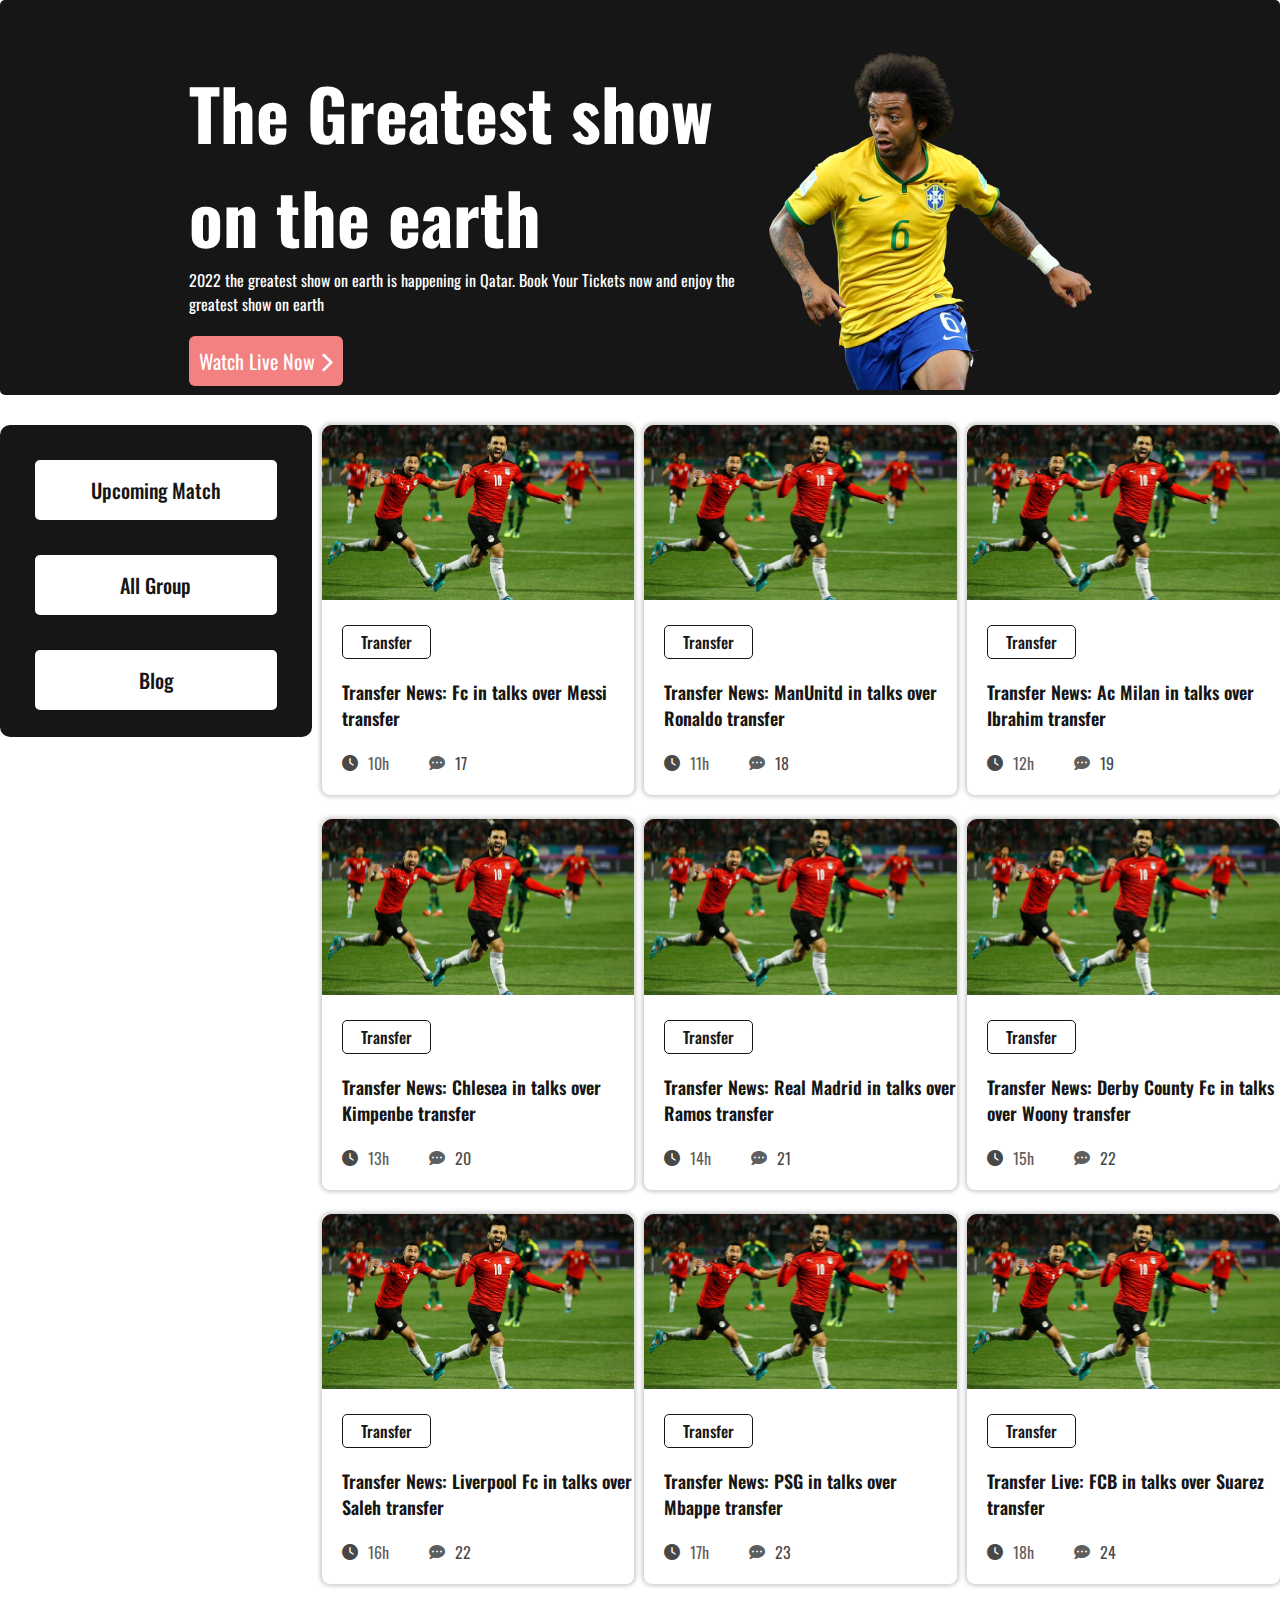
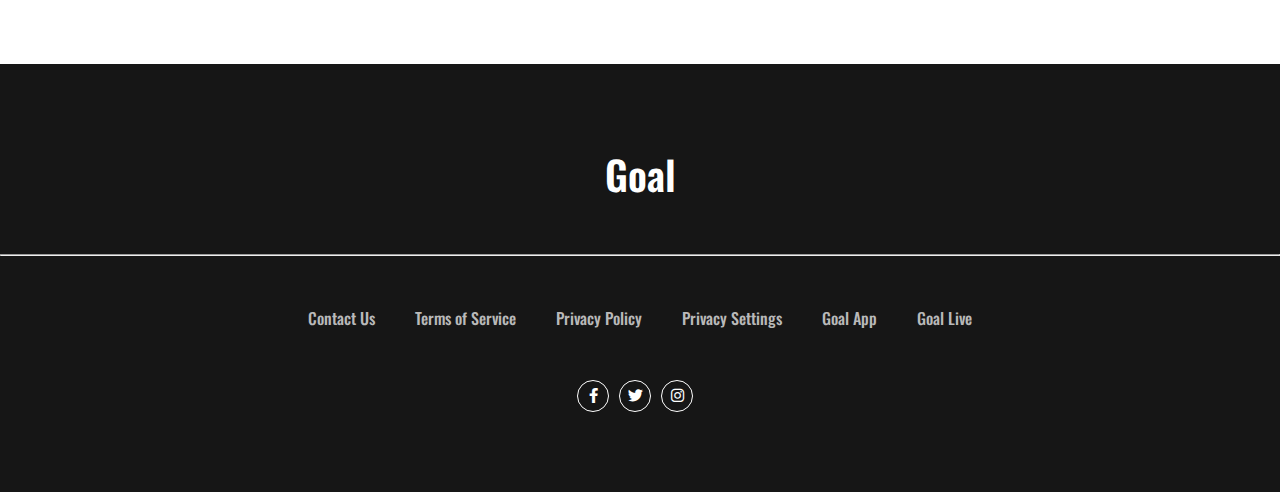
==== index.html @ de2afb93 "first" ====
<!DOCTYPE html>
<html lang="en">
<head>
    <meta charset="UTF-8">
    <meta http-equiv="X-UA-Compatible" content="IE=edge">
    <meta name="viewport" content="width=device-width, initial-scale=1.0">
    <link href="https://fonts.googleapis.com/css2?family=Oswald:wght@400;500;600;700&display=swap" rel="stylesheet">
    <link rel="stylesheet" href="css/all.min.css">
    <link rel="stylesheet" href="css/fontawesome.min.css">
    <link rel="stylesheet" href="css/style.css">
    <link rel="stylesheet" href="css/responsive.css">

    <title>World Cup</title>
</head>
<body>
    <!-- ===============================================================
                               BANNER PART START
    ================================================================ -->
    <section id="banner">
        <div class="container">
            <div class="banner_part">
                <div class="banner_text">
                    <h2>The Greatest show on the earth</h2>
                    <p>2022 the greatest show on earth is happening in Qatar. Book Your Tickets now and enjoy the greatest show on earth</p>
                    <a href="#">Watch Live Now <i class="fas fa-chevron-right nxt_arrow slick-arrow"></i></a>
                </div>
                <div class="banner_img">
                    <img src="images/Banner Image.png">
                </div>    
            </div>
        </div>
    </section>
    <!-- ===============================================================
                                BANNER PART END
    ================================================================ -->
    <!-- ===============================================================
                             MAIN PART START
    ================================================================ -->
    <main>
        <section class="container">
            <div class="blogs_part">
                <div class="catagory">
                    <a href="upcomingmatches.html">Upcoming Match</a>
                    <a href="#">All Group</a>
                    <a href="#">Blog</a>
                </div>
                <div class="blogs">
                    <div class="blog">
                        <img src="images/Blog Image.png">
                        <a href="#">Transfer</a>
                        <p>Transfer News: Fc in talks over Messi transfer</p>
                        <div class="blog_update">
                            <div class="blog_time">
                                <i class="fa-solid fa-clock"></i>
                                <h5>10h</h5>
                            </div>
                            <div class="blog_comment">
                                <i class="fa-solid fa-comment-dots"></i>
                                <h5>17</h5>
                            </div>
                        </div>
                    </div>
                    <div class="blog">
                        <img src="images/Blog Image.png">
                        <a href="#">Transfer</a>
                        <p>Transfer News: ManUnitd in talks over Ronaldo transfer</p>
                        <div class="blog_update">
                            <div class="blog_time">
                                <i class="fa-solid fa-clock"></i>
                                <h5>11h</h5>
                            </div>
                            <div class="blog_comment">
                                <i class="fa-solid fa-comment-dots"></i>
                                <h5>18</h5>
                            </div>
                        </div>
                    </div>
                    <div class="blog">
                        <img src="images/Blog Image.png">
                        <a href="#">Transfer</a>
                        <p>Transfer News: Ac Milan in talks over Ibrahim transfer</p>
                        <div class="blog_update">
                            <div class="blog_time">
                                <i class="fa-solid fa-clock"></i>
                                <h5>12h</h5>
                            </div>
                            <div class="blog_comment">
                                <i class="fa-solid fa-comment-dots"></i>
                                <h5>19</h5>
                            </div>
                        </div>
                    </div>
                    <div class="blog">
                        <img src="images/Blog Image.png">
                        <a href="#">Transfer</a>
                        <p>Transfer News: Chlesea in talks over Kimpenbe transfer</p>
                        <div class="blog_update">
                            <div class="blog_time">
                                <i class="fa-solid fa-clock"></i>
                                <h5>13h</h5>
                            </div>
                            <div class="blog_comment">
                                <i class="fa-solid fa-comment-dots"></i>
                                <h5>20</h5>
                            </div>
                        </div>
                    </div>
                    <div class="blog">
                        <img src="images/Blog Image.png">
                        <a href="#">Transfer</a>
                        <p>Transfer News: Real Madrid in talks over Ramos transfer</p>
                        <div class="blog_update">
                            <div class="blog_time">
                                <i class="fa-solid fa-clock"></i>
                                <h5>14h</h5>
                            </div>
                            <div class="blog_comment">
                                <i class="fa-solid fa-comment-dots"></i>
                                <h5>21</h5>
                            </div>
                        </div>
                    </div>
                    <div class="blog">
                        <img src="images/Blog Image.png">
                        <a href="#">Transfer</a>
                        <p>Transfer News: Derby County Fc in talks over Woony transfer</p>
                        <div class="blog_update">
                            <div class="blog_time">
                                <i class="fa-solid fa-clock"></i>
                                <h5>15h</h5>
                            </div>
                            <div class="blog_comment">
                                <i class="fa-solid fa-comment-dots"></i>
                                <h5>22</h5>
                            </div>
                        </div>
                    </div>
                    <div class="blog">
                        <img src="images/Blog Image.png">
                        <a href="#">Transfer</a>
                        <p>Transfer News: Liverpool Fc in talks over Saleh transfer</p>
                        <div class="blog_update">
                            <div class="blog_time">
                                <i class="fa-solid fa-clock"></i>
                                <h5>16h</h5>
                            </div>
                            <div class="blog_comment">
                                <i class="fa-solid fa-comment-dots"></i>
                                <h5>22</h5>
                            </div>
                        </div>
                    </div>
                    <div class="blog">
                        <img src="images/Blog Image.png">
                        <a href="#">Transfer</a>
                        <p>Transfer News: PSG in talks over Mbappe transfer</p>
                        <div class="blog_update">
                            <div class="blog_time">
                                <i class="fa-solid fa-clock"></i>
                                <h5>17h</h5>
                            </div>
                            <div class="blog_comment">
                                <i class="fa-solid fa-comment-dots"></i>
                                <h5>23</h5>
                            </div>
                        </div>
                    </div>
                    <div class="blog">
                        <img src="images/Blog Image.png">
                        <a href="#">Transfer</a>
                        <p>Transfer Live: FCB in talks over Suarez transfer</p>
                        <div class="blog_update">
                            <div class="blog_time">
                                <i class="fa-solid fa-clock"></i>
                                <h5>18h</h5>
                            </div>
                            <div class="blog_comment">
                                <i class="fa-solid fa-comment-dots"></i>
                                <h5>24</h5>
                            </div>
                        </div>
                    </div>
                </div>
            </div>
        </section>
    </main>
    <!-- ===============================================================
                            MAIN PART END
    ================================================================ -->
    <!-- ===============================================================
                             FOOTER PART STRT
    ================================================================ -->
    <footer>
        <div class="container">
            <div class="footer_top">
                <h2>Goal</h2>
            </div>
            <hr>
            <div class="footer_bottom">
                <ul>
                    <li><a href="#">Contact Us</a></li>
                    <li><a href="#">Terms of Service</a></li>
                    <li><a href="#">Privacy Policy </a></li>
                    <li><a href="#"> Privacy Settings</a></li>
                    <li><a href="#">Goal App</a></li>
                    <li><a href="#">Goal Live</a></li>
                </ul>
            </div>
            <div class="social_media">
                <ul>
                    <li><a href="https://www.facebook.com/inamahmed0" target="_blank"><i class="fab fa-facebook-f"></i></a></li>
                    <li><a href="https://twitter.com/inamahmed00" target="_blank"><i class="fab fa-twitter"></i></a></li>
                    <li><a href="https://www.instagram.com/mohammad.enamul.haque/?hl=en" target="_blank"><i class="fab fa-instagram"></i></a></li>
                </ul>
            </div>
        </div>
    </footer>
    <!-- ===============================================================
                              FOOTER PART END
    ================================================================ -->
    
</body>
</html>
---- css/style.css ----
/*====================================================
                   COMMON CSS START
====================================================*/
* {
  margin: 0;
  outline: 0;
  padding: 0;
}

ul, ol {
  list-style: none;
}

a {
  text-decoration: none;
  display: inline-block;
}

h1, h2, h3, h4, h5, h6, p, ul, li, ol {
  padding: 0;
  margin: 0;
}
body{
    font-family: 'Oswald', sans-serif;
}
.container{
    max-width: 1320px;
    margin: 0 auto;
}
/*====================================================
                   COMMON CSS END
====================================================*/
/*====================================================
                   BANNER PART START
====================================================*/
#banner{
    padding-bottom: 80px;
}
.banner_part{
    display: flex;
    background-color: #161616;
    border-radius: 5px;
    padding-top: 50px;
    justify-content: center;
}
.banner_text{
    width: 580px;
    margin-top: 50px;
}
.banner_text h2{
    font-weight: 700;
    font-size: 70px;
    color: #FFFFFF;
}
.banner_text p{
    font-weight: 400;
    font-size: 16px;
    color: #FFFFFF;
}
.banner_text a{
    font-weight: 400;
    font-size: 20px;
    color: #FFFFFF;
    padding: 10px;
    background-color: #f38181;
    margin-top: 20px;
    border-radius: 6px;
    transition: all linear .3s;
}
.banner_text a i{
    transition: all linear .3s;
}
.banner_text a:hover i{
    transform:rotate(360deg);
}
.banner_text a:hover{
    background-color: #FFFFFF;
    color: #f38181;
}
.banner_img{
    padding-top: 50px;
}
.banner_img img{
    width: 580px;
}
/*====================================================
                   BANNER PART END
====================================================*/
/*====================================================
                   BLOG PART START
====================================================*/
.blogs_part{
    display: flex;
    padding-bottom: 80px;
}

.catagory{
    background-color: #161616;
    border-radius: 10px;
    width: 312px;
    height: 312px;
    margin-right: 10px;

}
.catagory a{
    font-weight: 500;
    font-size: 20px;
    color: #161616;
    padding: 15px 15px;
    background-color: #FFFFFF;
    display: block;
    margin: 35px;
    text-align: center;
    border-radius: 5px;
    transition: all linear .3s;
}
.catagory a:hover{
    background-color: #f38181;
    color: #FFFFFF;
}
.blogs{
    grid-gap: 24px;
    display: grid;
    grid-template-columns: repeat(3, 1fr);
    width: 75%;
    margin-left: 10px;
      
}
.blog{
    background-color: #FFFFFF;
    box-shadow: 0 0 4px 2px rgba(0, 0, 0, 0.2);
    width: 312px;
    border-radius: 8px;
}    
.blog a{
    font-weight: 500;
    font-size: 16px;
    color: #161616;
    border: 1px solid #161616;
    padding: 4px 18px;
    margin-left: 20px;
    margin-top: 20px;
    transition: all linear .3s;
    border-radius: 5px;
}
.blog a:hover{
    background-color:#f38181;
    border-color: #f38181;
    color: #FFFFFF;
}

.blog img{
    width: 100%;
    max-width: 100%;
}
.blog p{
    font-weight: 600;
    font-size: 18px;
    color: #161616;
    margin-top: 20px;
    margin-left: 20px;
}
.blog_update{
    display: flex;
    align-items: center;
    margin-top: 20px;
    margin-bottom: 20px;
    margin-left: 20px;
}
.blog_time{
    display: flex;
    align-items: center;
}
.blog_time h5{
    font-weight: 400;
    font-size: 16px;
    color: rgb(22, 22, 22, .70);
    margin-left: 10px;
}
.blog_time i{
    color: rgb(22, 22, 22, .80);
    font-size: 16px;
}
.blog_comment{
    margin-left: 40px;
    display: flex;
    align-items: center;
}
.blog_comment i{
    color: rgb(22, 22, 22, .70);
    font-size: 16px;
}
.blog_comment h5{
    font-weight: 400;
    font-size: 16px;
    color: rgb(22, 22, 22, .80);
    margin-left: 10px;
}
.country_flags{
    display: flex;
    padding: 20px 20px;
    justify-content: center;
    align-items: center;
}
.country_flags img{
    width: 100%;
}
.country_flags h5{
    font-weight: 700;
    font-size: 20px;
    padding: 0 10px;
}
.country_text{
    text-align: center;
}
.country_text h4{
    font-weight: 700;
    font-size: 20px;
    text-align: center;
}
.country_text p{
    margin-bottom: 20px;
    font-weight: 400;
    font-size: 10px;
    color: rgb(22, 22, 22, .70)!important;
}
/*====================================================
                   BLOG PART END
====================================================*/
/*====================================================
                   FOOTER PART START
====================================================*/
footer{
    background-color: #161616;
    padding: 80px 0;
}
.footer_top h2{
    font-weight: 600;
    font-size: 40px;
    color: #FFFFFF;
    margin-bottom: 50px;
    text-align: center;
}
.footer_bottom ul{
    display: flex;
    text-align: center;
    justify-content: center;
    margin-top: 50px;
}
.footer_bottom ul li a{
    font-weight: 500;
    font-size: 16px;
    color: #B9B9B9;
    margin: 0 20px;
    transition: all linear .3s;
}
.footer_bottom ul li a:hover{
    color: #f38181;
}
.social_media ul{
    display: flex;
    margin-top: 50px;
    justify-content: center;
}
.social_media ul li a i{
    font-size: 15px;
    color: #fff;
    border-radius: 50%;
    border: 1px solid #ffff;
    width: 30px;
    height: 30px;
    line-height:30px;
    text-align: center;
    margin-right: 10px;
    transition: all linear .3s;
}
.social_media ul li a i:hover{
    background-color: #f38181;
    border-color: #f38181;
}
/*====================================================
                   FOOTER PART END
====================================================*/
---- css/responsive.css ----
@media only screen and (max-width:688px){
    /*=====================================
                BANNER PART START
    ======================================*/
    #banner{
        padding: 0;
    }
    .banner_part{
        padding-top: 0;
        display: flex;
        flex-direction: column;
        width: 100%;
        text-align: center;
        align-items: center;
        justify-content: center;
    }
    .banner_text{
        margin-bottom: 20px;
        margin-top: 30px;
    }
    .banner_text h2{
        font-size: 22px;
    }
    .banner_text p{
        font-size: 14px;
        color: rgba(255, 255, 255, 0.8);
        text-align: center;
        line-height: 25px;
        padding: 0 100px;
    }
    .banner_img{
        left: 20px;
    }
    .banner_img img{
        width: 100%;
    }
    /*=====================================
                BANNER PART END
    ======================================*/
    /*=====================================
                     BLOG PART START
    ======================================*/

    .blogs_part{
        display: block;
        padding-bottom: 30px;
    }
    .catagory{
        border-radius: 30px;    
        background-color: #FFFFFF;
        margin: 0;
        width: 100%;
    }
    .catagory a{
        font-weight: 500;
        font-size: 20px;
        color: #161616;
        padding: 15px 15px;
        background-color: #FFFFFF;
        display: block;
        margin: 35px;
        text-align: center;
        border-radius: 5px;
        transition: all linear .3s;
        text-align: center;
    }
    .blogs{
        grid-template-columns: repeat(1, 1fr);
        margin: 0 0 0 0;
        grid-column-gap: 10px;
        justify-content: center;
        width: 100%;
    }    
    .blog{
        width: 100%;
    }
    /*=====================================
               BLOG PART END
    ======================================*/
    /*=====================================
            FOOTER PART START
    ======================================*/
    footer{
        padding: 30px 0;
        margin: 0 auto;
    }
    .container{
        width: 100%;
        overflow: hidden;
    }
    .footer_top h2{
        font-size: 22px;
        margin-bottom: 20px;
    }
    .footer_bottom{
        width: 100%;
    }
    .footer_bottomul li a{
        font-size: 14px;
    }
    .footer_bottom ul li{
        padding: 10px 0;
    }
    .footer_bottom ul{
        display: block;
        margin-top: 20px;
    }
    .social_media ul{
        margin-top: 20px;
    }
}    
/*=====================================
           FOOTER PARTN END
======================================*/

/*=====================================
           FOR TABLET DEVICES
======================================*/
@media only screen and (min-width: 689px) and (max-width: 992px){
    /*=====================================
             BANNER PART START
    ======================================*/
    #banner{
        padding-bottom: 30px;
        padding-top: 0;
    }
    .banner_part{
        display: flex;
        background-color: #161616;
        border-radius: 5px;
        padding-top: 0;
        justify-content: space-evenly;
        align-items: center;
    }
    .banner_text{
        width: 289px;
    }

    .banner_text h2{
        font-size: 40px;
    }
    .banner_text p{
        font-size: 14px;
        color: rgba(255, 255, 255, 0.8);
        line-height: 25px;
    }
    .banner_img img{
        width: 100%;
    }
    /*=====================================
                 BANNER PART END
    ======================================*/


    /*=====================================
                 BLOG PART START
    ======================================*/
    .blogs_part{
        padding-bottom: 30px;
    }
    .catagory{
        border-radius: 30px;    
        background-color: #FFFFFF;
        display: flex;
        height: 100%;
        width: 100%;
        justify-content: center;
        margin-bottom: 20px;
        align-items: center;
    }
    .catagory a{
        font-size: 20px;
        padding: 10px 20px;
        text-align: center;
        border-radius:10px;
        margin-left: 20px;
        margin-right: 20px;
        border: 1px solid rgba(232, 232, 232, 1);
        margin-top: 0;
        margin-bottom: 0;
    }
    .blogs_part{
        display: block;
        padding-bottom: 30px;
    }
    .blogs{
        grid-template-columns: repeat(2, 1fr);
        margin: 0 0 0 0;
        grid-column-gap: 10px;
        justify-content: center;
        width: 100%;
        align-items: center;
    }   
    .blog{
        width: 100%;
    }
}
/*=====================================
           FOR LARGE DEVICES
======================================*/
@media only screen and (min-width: 993px) and (max-width: 1312px){

    
    /*=====================================
                 BANNER PART START
    ======================================*/
    #banner{

        padding-top: 0;
        padding-bottom: 30px;
    }
    .banner_part{
        display: flex;
        background-color: #161616;
        border-radius: 5px;
        padding-top: 0;
        align-items: center;
    }
    .banner_img img{
        width: 100%;
    }

    /*=====================================
                 BLOG PART START
    ======================================*/
    .blogs{
        grid-template-columns: repeat(3, 1fr);
        margin: 0 0 0 0;
        grid-column-gap: 10px;
        justify-content: center;
    }   
    .blog{
        width: 100%;
    }
    /*=====================================
                 FOOTER PART START
    ======================================*/
    
}
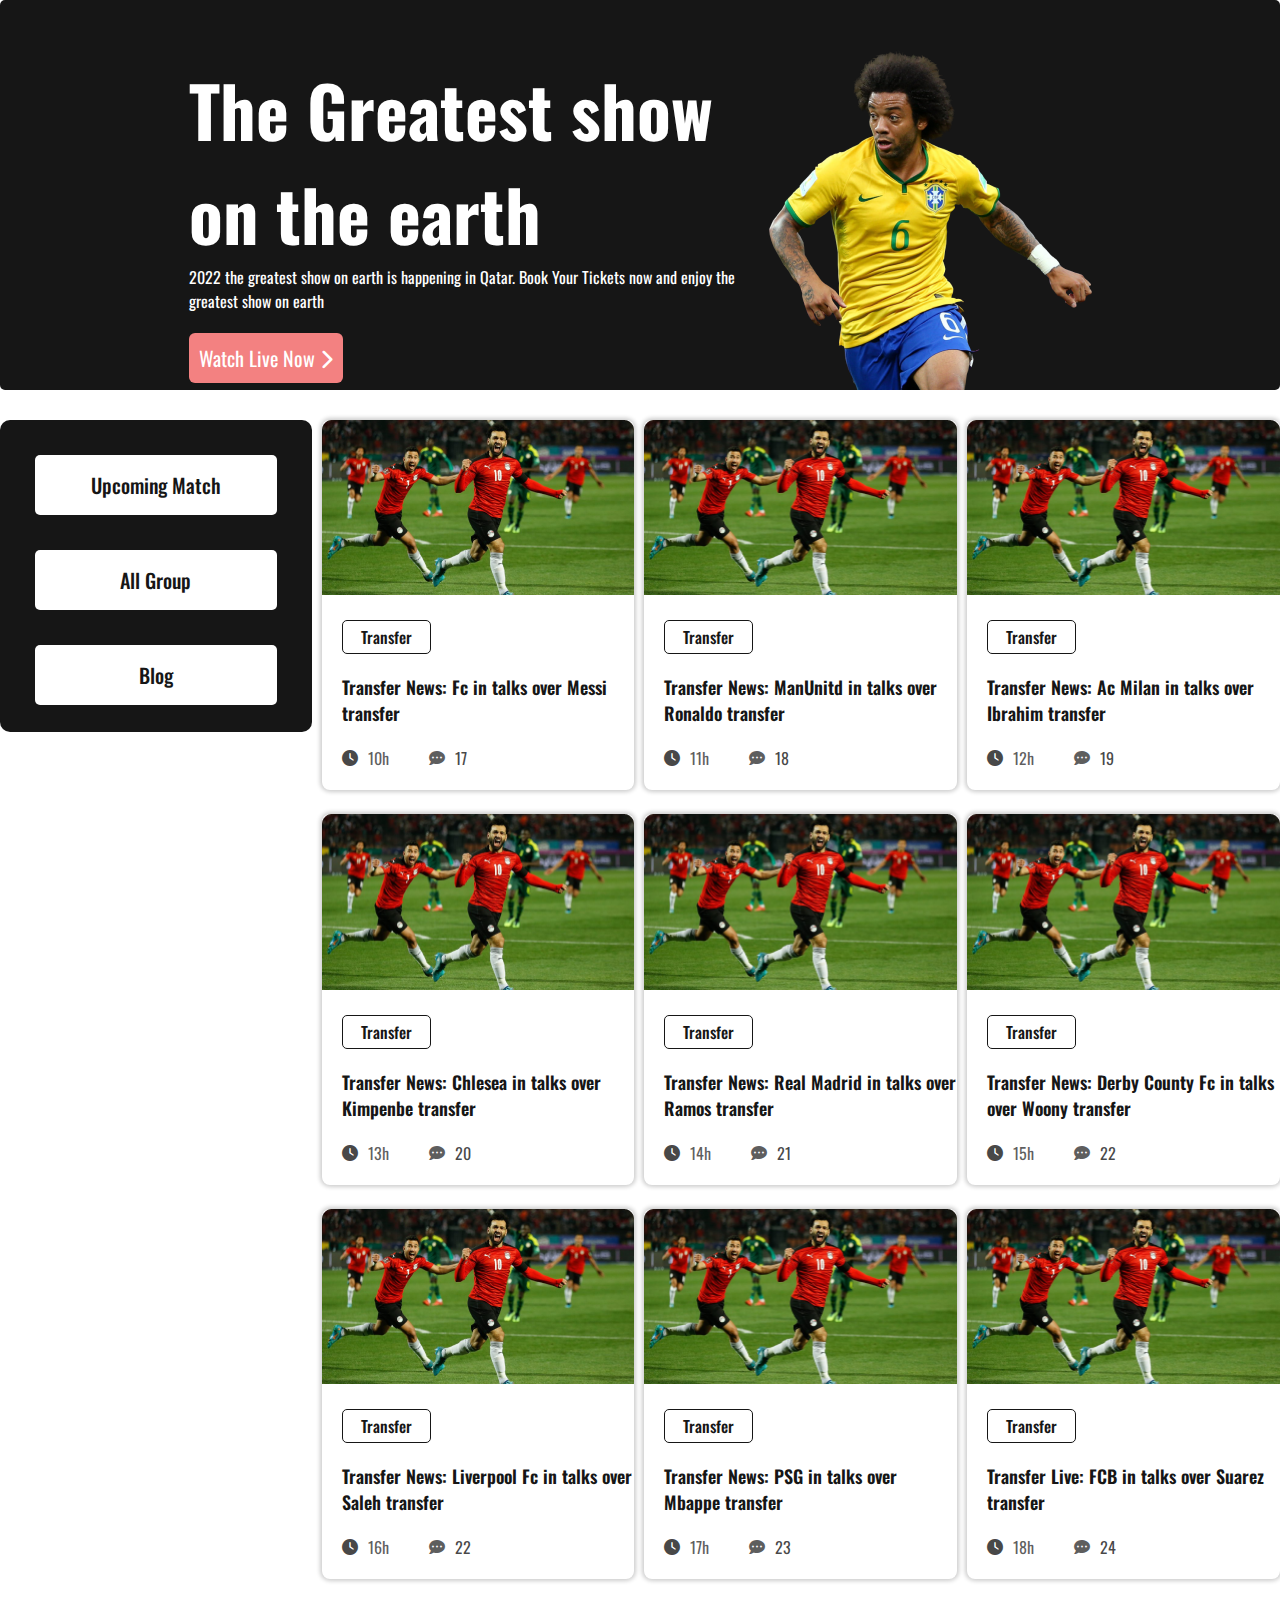
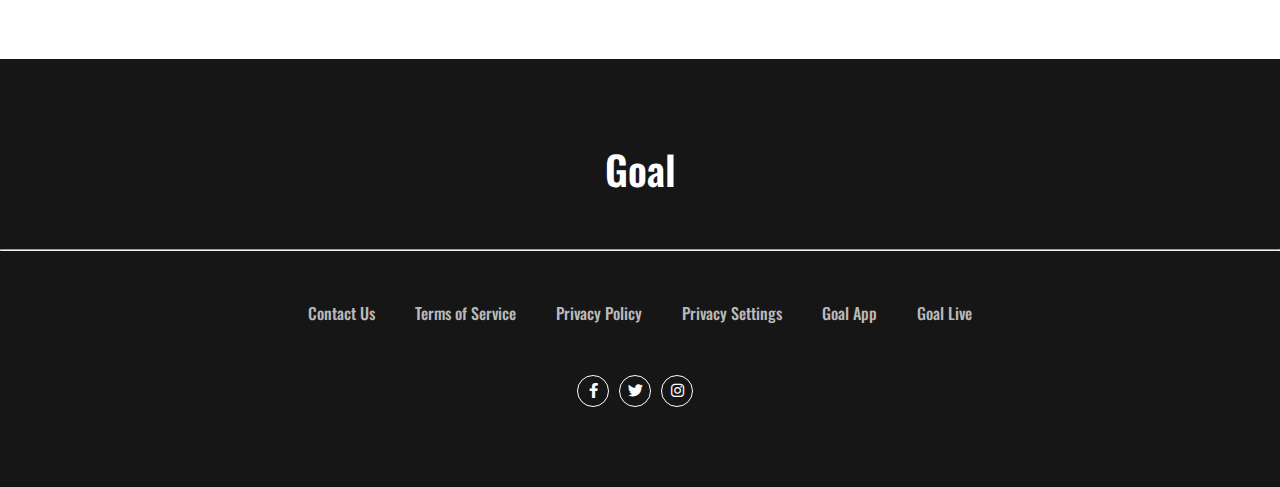
==== commit e43295ee: "animition added" ====
--- a/index.html
+++ b/index.html
@@ -22,7 +22,7 @@
                 <div class="banner_text">
                     <h2>The Greatest show on the earth</h2>
                     <p>2022 the greatest show on earth is happening in Qatar. Book Your Tickets now and enjoy the greatest show on earth</p>
-                    <a href="#">Watch Live Now <i class="fas fa-chevron-right nxt_arrow slick-arrow"></i></a>
+                    <a class="wln rubberBand" href="#">Watch Live Now <i class="fas fa-chevron-right nxt_arrow slick-arrow"></i></a>
                 </div>
                 <div class="banner_img">
                     <img src="images/Banner Image.png">
--- a/css/style.css
+++ b/css/style.css
@@ -2,282 +2,324 @@
                    COMMON CSS START
 ====================================================*/
 * {
-  margin: 0;
-  outline: 0;
-  padding: 0;
-}
-
-ul, ol {
-  list-style: none;
-}
-
-a {
-  text-decoration: none;
-  display: inline-block;
-}
-
-h1, h2, h3, h4, h5, h6, p, ul, li, ol {
-  padding: 0;
-  margin: 0;
-}
-body{
-    font-family: 'Oswald', sans-serif;
-}
-.container{
-    max-width: 1320px;
-    margin: 0 auto;
-}
-/*====================================================
-                   COMMON CSS END
-====================================================*/
-/*====================================================
-                   BANNER PART START
-====================================================*/
-#banner{
-    padding-bottom: 80px;
-}
-.banner_part{
-    display: flex;
-    background-color: #161616;
-    border-radius: 5px;
-    padding-top: 50px;
-    justify-content: center;
-}
-.banner_text{
-    width: 580px;
-    margin-top: 50px;
-}
-.banner_text h2{
-    font-weight: 700;
-    font-size: 70px;
-    color: #FFFFFF;
-}
-.banner_text p{
-    font-weight: 400;
-    font-size: 16px;
-    color: #FFFFFF;
-}
-.banner_text a{
-    font-weight: 400;
-    font-size: 20px;
-    color: #FFFFFF;
-    padding: 10px;
-    background-color: #f38181;
-    margin-top: 20px;
-    border-radius: 6px;
-    transition: all linear .3s;
-}
-.banner_text a i{
-    transition: all linear .3s;
-}
-.banner_text a:hover i{
-    transform:rotate(360deg);
-}
-.banner_text a:hover{
-    background-color: #FFFFFF;
-    color: #f38181;
-}
-.banner_img{
-    padding-top: 50px;
-}
-.banner_img img{
-    width: 580px;
-}
-/*====================================================
-                   BANNER PART END
-====================================================*/
-/*====================================================
-                   BLOG PART START
-====================================================*/
-.blogs_part{
-    display: flex;
-    padding-bottom: 80px;
-}
-
-.catagory{
-    background-color: #161616;
-    border-radius: 10px;
-    width: 312px;
-    height: 312px;
-    margin-right: 10px;
-
-}
-.catagory a{
-    font-weight: 500;
-    font-size: 20px;
-    color: #161616;
-    padding: 15px 15px;
-    background-color: #FFFFFF;
-    display: block;
-    margin: 35px;
-    text-align: center;
-    border-radius: 5px;
-    transition: all linear .3s;
-}
-.catagory a:hover{
-    background-color: #f38181;
-    color: #FFFFFF;
-}
-.blogs{
-    grid-gap: 24px;
-    display: grid;
-    grid-template-columns: repeat(3, 1fr);
-    width: 75%;
-    margin-left: 10px;
-      
-}
-.blog{
-    background-color: #FFFFFF;
-    box-shadow: 0 0 4px 2px rgba(0, 0, 0, 0.2);
-    width: 312px;
-    border-radius: 8px;
-}    
-.blog a{
-    font-weight: 500;
-    font-size: 16px;
-    color: #161616;
-    border: 1px solid #161616;
-    padding: 4px 18px;
-    margin-left: 20px;
-    margin-top: 20px;
-    transition: all linear .3s;
-    border-radius: 5px;
-}
-.blog a:hover{
-    background-color:#f38181;
-    border-color: #f38181;
-    color: #FFFFFF;
-}
-
-.blog img{
-    width: 100%;
-    max-width: 100%;
-}
-.blog p{
-    font-weight: 600;
-    font-size: 18px;
-    color: #161616;
-    margin-top: 20px;
-    margin-left: 20px;
-}
-.blog_update{
-    display: flex;
-    align-items: center;
-    margin-top: 20px;
-    margin-bottom: 20px;
-    margin-left: 20px;
-}
-.blog_time{
-    display: flex;
-    align-items: center;
-}
-.blog_time h5{
-    font-weight: 400;
-    font-size: 16px;
-    color: rgb(22, 22, 22, .70);
-    margin-left: 10px;
-}
-.blog_time i{
-    color: rgb(22, 22, 22, .80);
-    font-size: 16px;
-}
-.blog_comment{
-    margin-left: 40px;
-    display: flex;
-    align-items: center;
-}
-.blog_comment i{
-    color: rgb(22, 22, 22, .70);
-    font-size: 16px;
-}
-.blog_comment h5{
-    font-weight: 400;
-    font-size: 16px;
-    color: rgb(22, 22, 22, .80);
-    margin-left: 10px;
-}
-.country_flags{
-    display: flex;
-    padding: 20px 20px;
-    justify-content: center;
-    align-items: center;
-}
-.country_flags img{
-    width: 100%;
-}
-.country_flags h5{
-    font-weight: 700;
-    font-size: 20px;
-    padding: 0 10px;
-}
-.country_text{
-    text-align: center;
-}
-.country_text h4{
-    font-weight: 700;
-    font-size: 20px;
-    text-align: center;
-}
-.country_text p{
-    margin-bottom: 20px;
-    font-weight: 400;
-    font-size: 10px;
-    color: rgb(22, 22, 22, .70)!important;
-}
-/*====================================================
-                   BLOG PART END
-====================================================*/
-/*====================================================
-                   FOOTER PART START
-====================================================*/
-footer{
-    background-color: #161616;
-    padding: 80px 0;
-}
-.footer_top h2{
-    font-weight: 600;
-    font-size: 40px;
-    color: #FFFFFF;
-    margin-bottom: 50px;
-    text-align: center;
-}
-.footer_bottom ul{
-    display: flex;
-    text-align: center;
-    justify-content: center;
-    margin-top: 50px;
-}
-.footer_bottom ul li a{
-    font-weight: 500;
-    font-size: 16px;
-    color: #B9B9B9;
-    margin: 0 20px;
-    transition: all linear .3s;
-}
-.footer_bottom ul li a:hover{
-    color: #f38181;
-}
-.social_media ul{
-    display: flex;
-    margin-top: 50px;
-    justify-content: center;
-}
-.social_media ul li a i{
-    font-size: 15px;
-    color: #fff;
-    border-radius: 50%;
-    border: 1px solid #ffff;
-    width: 30px;
-    height: 30px;
-    line-height:30px;
-    text-align: center;
-    margin-right: 10px;
-    transition: all linear .3s;
-}
-.social_media ul li a i:hover{
-    background-color: #f38181;
-    border-color: #f38181;
-}
-/*====================================================
-                   FOOTER PART END
-====================================================*/+    margin: 0;
+    outline: 0;
+    padding: 0;
+  }
+  
+  ul, ol {
+    list-style: none;
+  }
+  
+  a {
+    text-decoration: none;
+    display: inline-block;
+  }
+  
+  h1, h2, h3, h4, h5, h6, p, ul, li, ol {
+    padding: 0;
+    margin: 0;
+  }
+  body{
+      font-family: 'Oswald', sans-serif;
+  }
+  .container{
+      max-width: 1320px;
+      margin: 0 auto;
+  }
+  /*====================================================
+                     COMMON CSS END
+  ====================================================*/
+  /*====================================================
+                     BANNER PART START
+  ====================================================*/
+  #banner{
+      padding-bottom: 80px;
+  }
+  .banner_part{
+      display: flex;
+      background-color: #161616;
+      border-radius: 5px;
+      padding-top: 50px;
+      justify-content: center;
+  }
+  .banner_text{
+      width: 580px;
+      margin-top: 50px;
+  }
+  .banner_text h2{
+      font-weight: 700;
+      font-size: 70px;
+      color: #FFFFFF;
+  }
+  .banner_text p{
+      font-weight: 400;
+      font-size: 16px;
+      color: #FFFFFF;
+  }
+  .banner_text a{
+      font-weight: 400;
+      font-size: 20px;
+      color: #FFFFFF;
+      padding: 10px;
+      background-color: #f38181;
+      margin-top: 20px;
+      border-radius: 6px;
+      transition: all linear .3s;
+  }
+  
+  .wln {
+      -webkit-animation-duration: 2s;
+      animation-duration: 2s;
+      -webkit-animation-fill-mode: both;
+      animation-fill-mode: both;
+  }
+  @keyframes rubberBand {
+      0% {
+          -webkit-transform: scale3d(1, 1, 1);
+          transform: scale3d(1, 1, 1)
+      }
+      30% {
+          -webkit-transform: scale3d(1.25, .75, 1);
+          transform: scale3d(1.25, .75, 1)
+      }
+      40% {
+          -webkit-transform: scale3d(.75, 1.25, 1);
+          transform: scale3d(0.75, 1.25, 1)
+      }
+      50% {
+          -webkit-transform: scale3d(1.15, .85, 1);
+          transform: scale3d(1.15, .85, 1)
+      }
+      65% {
+          -webkit-transform: scale3d(.95, 1.05, 1);
+          transform: scale3d(.95, 1.05, 1)
+      }
+      75% {
+          -webkit-transform: scale3d(1.05, .95, 1);
+          transform: scale3d(1.05, .95, 1)
+      }
+      100% {
+          -webkit-transform: scale3d(1, 1, 1);
+          transform: scale3d(1, 1, 1)
+      }
+  }
+  .rubberBand {
+      -webkit-animation-name: rubberBand;
+      animation-name: rubberBand
+  }
+  .banner_text a i{
+      transition: all linear .3s;
+  }
+  .banner_text a:hover i{
+      transform:rotate(360deg);
+  }
+  .banner_text a:hover{
+      background-color: #FFFFFF;
+      color: #f38181;
+  }
+  .banner_img{
+      padding-top: 50px;
+  }
+  .banner_img img{
+      width: 580px;
+      margin-bottom: -5px;
+  }
+  /*====================================================
+                     BANNER PART END
+  ====================================================*/
+  /*====================================================
+                     BLOG PART START
+  ====================================================*/
+  .blogs_part{
+      display: flex;
+      padding-bottom: 80px;
+  }
+  
+  .catagory{
+      background-color: #161616;
+      border-radius: 10px;
+      width: 312px;
+      height: 312px;
+      margin-right: 10px;
+  
+  }
+  .catagory a{
+      font-weight: 500;
+      font-size: 20px;
+      color: #161616;
+      padding: 15px 15px;
+      background-color: #FFFFFF;
+      display: block;
+      margin: 35px;
+      text-align: center;
+      border-radius: 5px;
+      transition: all linear .3s;
+  }
+  .catagory a:hover{
+      background-color: #f38181;
+      color: #FFFFFF;
+  }
+  .blogs{
+      grid-gap: 24px;
+      display: grid;
+      grid-template-columns: repeat(3, 1fr);
+      width: 75%;
+      margin-left: 10px;
+        
+  }
+  .blog{
+      background-color: #FFFFFF;
+      box-shadow: 0 0 4px 2px rgba(0, 0, 0, 0.2);
+      width: 312px;
+      border-radius: 8px;
+  }    
+  .blog a{
+      font-weight: 500;
+      font-size: 16px;
+      color: #161616;
+      border: 1px solid #161616;
+      padding: 4px 18px;
+      margin-left: 20px;
+      margin-top: 20px;
+      transition: all linear .3s;
+      border-radius: 5px;
+  }
+  .blog a:hover{
+      background-color:#f38181;
+      border-color: #f38181;
+      color: #FFFFFF;
+  }
+  
+  .blog img{
+      width: 100%;
+      max-width: 100%;
+  }
+  .blog p{
+      font-weight: 600;
+      font-size: 18px;
+      color: #161616;
+      margin-top: 20px;
+      margin-left: 20px;
+  }
+  .blog_update{
+      display: flex;
+      align-items: center;
+      margin-top: 20px;
+      margin-bottom: 20px;
+      margin-left: 20px;
+  }
+  .blog_time{
+      display: flex;
+      align-items: center;
+  }
+  .blog_time h5{
+      font-weight: 400;
+      font-size: 16px;
+      color: rgb(22, 22, 22, .70);
+      margin-left: 10px;
+  }
+  .blog_time i{
+      color: rgb(22, 22, 22, .80);
+      font-size: 16px;
+  }
+  .blog_comment{
+      margin-left: 40px;
+      display: flex;
+      align-items: center;
+  }
+  .blog_comment i{
+      color: rgb(22, 22, 22, .70);
+      font-size: 16px;
+  }
+  .blog_comment h5{
+      font-weight: 400;
+      font-size: 16px;
+      color: rgb(22, 22, 22, .80);
+      margin-left: 10px;
+  }
+  .country_flags{
+      display: flex;
+      padding: 20px 20px;
+      justify-content: center;
+      align-items: center;
+  }
+  .country_flags img{
+      width: 100%;
+  }
+  .country_flags h5{
+      font-weight: 700;
+      font-size: 20px;
+      padding: 0 10px;
+  }
+  .country_text{
+      text-align: center;
+  }
+  .country_text h4{
+      font-weight: 700;
+      font-size: 20px;
+      text-align: center;
+  }
+  .country_text p{
+      margin-bottom: 20px;
+      font-weight: 400;
+      font-size: 10px;
+      color: rgb(22, 22, 22, .70)!important;
+  }
+  /*====================================================
+                     BLOG PART END
+  ====================================================*/
+  /*====================================================
+                     FOOTER PART START
+  ====================================================*/
+  footer{
+      background-color: #161616;
+      padding: 80px 0;
+  }
+  .footer_top h2{
+      font-weight: 600;
+      font-size: 40px;
+      color: #FFFFFF;
+      margin-bottom: 50px;
+      text-align: center;
+  }
+  .footer_bottom ul{
+      display: flex;
+      text-align: center;
+      justify-content: center;
+      margin-top: 50px;
+  }
+  .footer_bottom ul li a{
+      font-weight: 500;
+      font-size: 16px;
+      color: #B9B9B9;
+      margin: 0 20px;
+      transition: all linear .3s;
+  }
+  .footer_bottom ul li a:hover{
+      color: #f38181;
+  }
+  .social_media ul{
+      display: flex;
+      margin-top: 50px;
+      justify-content: center;
+  }
+  .social_media ul li a i{
+      font-size: 15px;
+      color: #fff;
+      border-radius: 50%;
+      border: 1px solid #ffff;
+      width: 30px;
+      height: 30px;
+      line-height:30px;
+      text-align: center;
+      margin-right: 10px;
+      transition: all linear .3s;
+  }
+  .social_media ul li a i:hover{
+      background-color: #f38181;
+      border-color: #f38181;
+  }
+  /*====================================================
+                     FOOTER PART END
+  ====================================================*/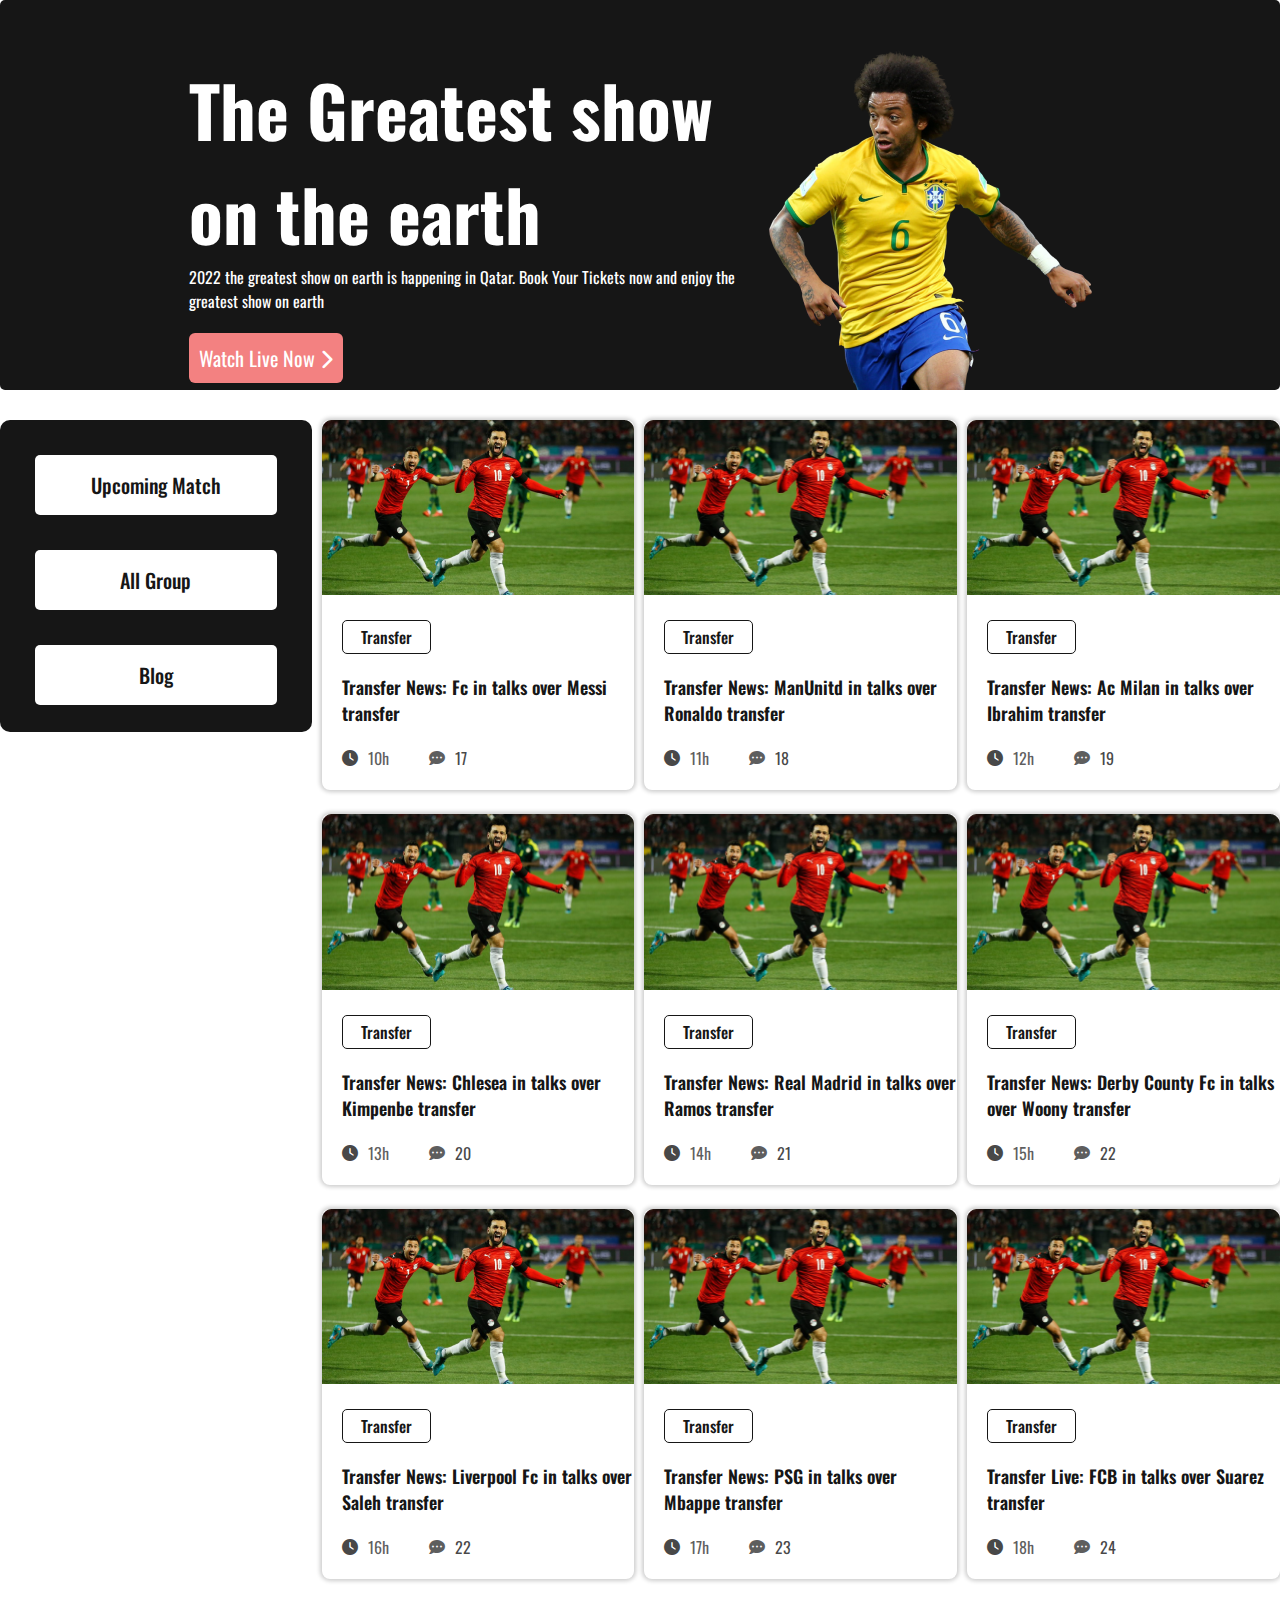
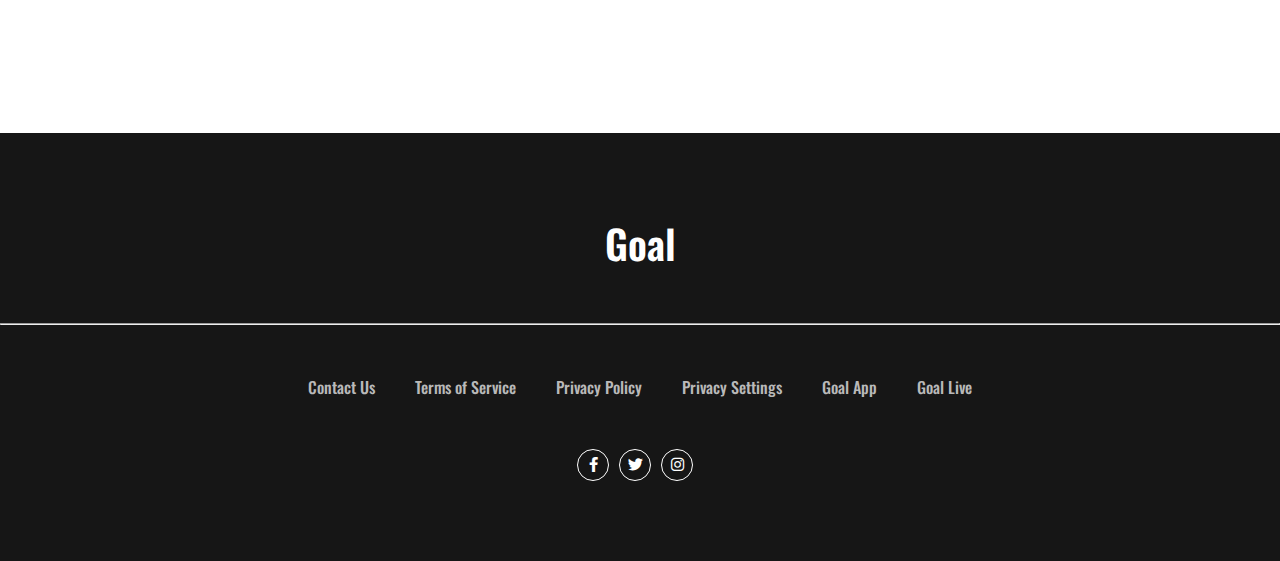
==== commit 9f197b31: "viwe All Added" ====
--- a/index.html
+++ b/index.html
@@ -182,6 +182,9 @@
                     </div>
                 </div>
             </div>
+            <div class="view-all">
+                <a href="">View All</a>
+            </div>
         </section>
     </main>
     <!-- ===============================================================
--- a/css/style.css
+++ b/css/style.css
@@ -266,6 +266,24 @@
       font-size: 10px;
       color: rgb(22, 22, 22, .70)!important;
   }
+  .view-all a{
+      font-weight: 400;
+      font-size: 20px;
+      color: #FFFFFF;
+      padding: 6px 15px;
+      background-color: #f38181;
+      border-radius: 6px;
+      transition: all linear .3s;
+      margin-bottom: 30px;
+      text-transform: uppercase;
+      border: 1px solid #e7e7e7;
+      text-align: center;
+  }
+  .view-all:hover a{
+      background-color: #FFFFFF;
+      color: #f38181;
+      border-color: #f38181;
+  }
   /*====================================================
                      BLOG PART END
   ====================================================*/
--- a/css/responsive.css
+++ b/css/responsive.css
@@ -74,6 +74,9 @@
     .blog{
         width: 100%;
     }
+    .view-all{
+        visibility: hidden;
+    }
     /*=====================================
                BLOG PART END
     ======================================*/
@@ -194,6 +197,11 @@
     .blog{
         width: 100%;
     }
+    .view-all{
+        visibility: visible;
+        text-align: center;
+    }
+    
 }
 /*=====================================
            FOR LARGE DEVICES
@@ -232,8 +240,18 @@
     .blog{
         width: 100%;
     }
+    .view-all{
+        visibility: hidden;
+    }
     /*=====================================
                  FOOTER PART START
     ======================================*/
     
+}
+
+@media only screen and (min-width: 1313px) and (max-width: 1400px){
+    .view-all{visibility: hidden;}
+}
+@media only screen and (min-width: 1401px) and (max-width: 20000px){
+    .view-all{visibility: hidden;}
 }